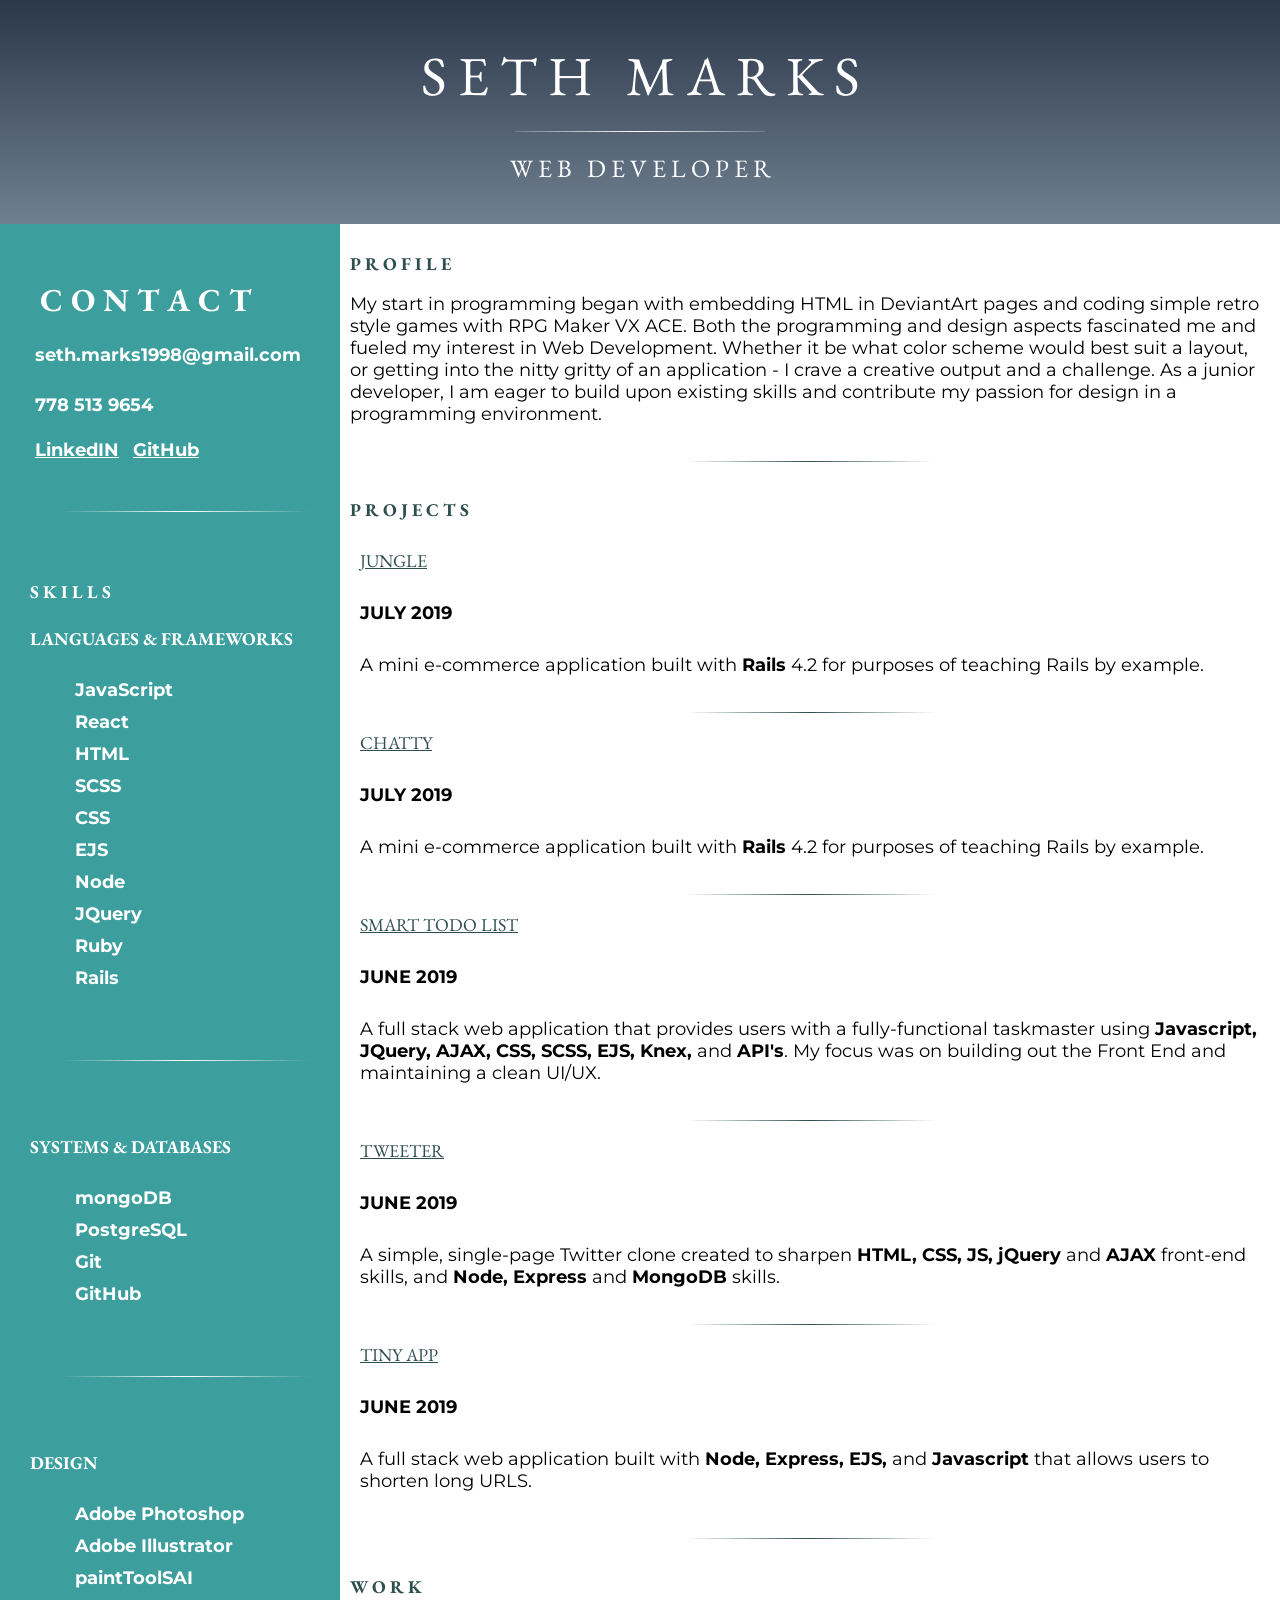
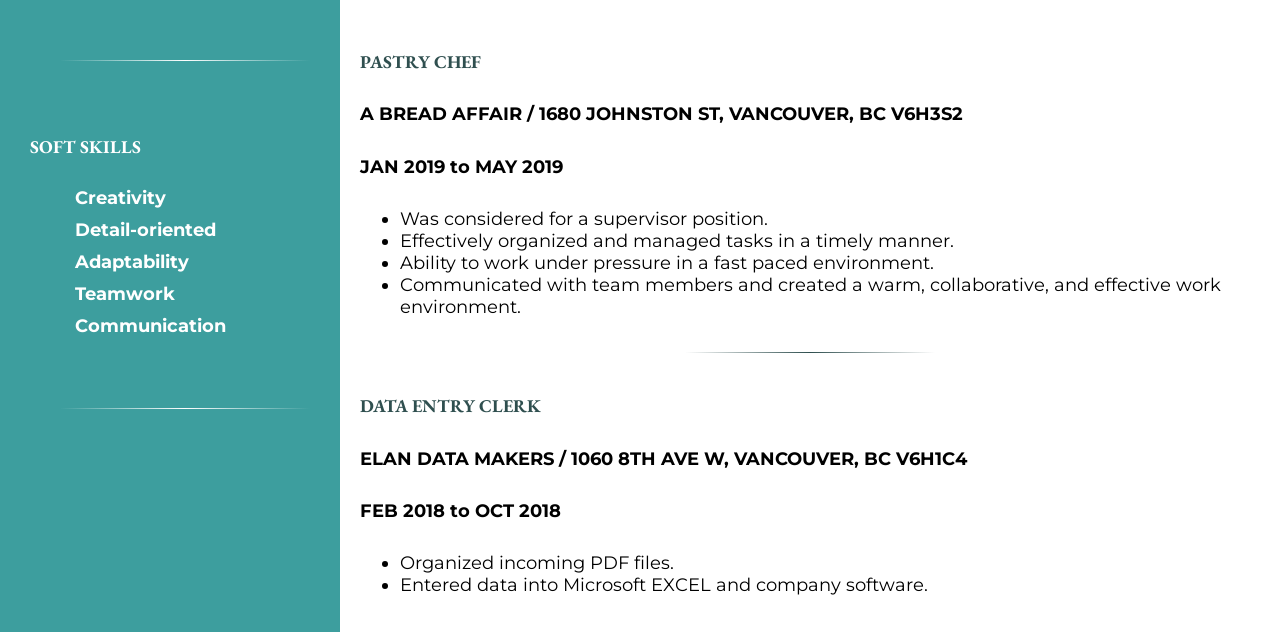
==== index.html @ 95f89243 "Responsive" ====
<!DOCTYPE html>
<html lang="en">

<head>
    <meta charset="UTF-8">
    <meta name="viewport" content="width=device-width, initial-scale=1, shrink-to-fit=no">
    <link href="https://fonts.googleapis.com/css?family=EB+Garamond|Montserrat:300&display=swap" rel="stylesheet">
    <link rel="stylesheet" type="text/css" href="resume.css">
    <title>Resume</title>
</head>

<body>
    <div class='top'>
        <header>
            <h1>S E T H &nbsp; M A R K S</h1>
            <hr>
            <h3>W E B &nbsp; D E V E L O P E R</h3>
        </header>
    </div>
    <div class="flexy">
        <div class='left'>
            <div class='contact'>
                <h3>C O N T A C T</h3>
                <p>seth.marks1998@gmail.com</p>
                <p>778 513 9654</p>
                <a href="https://www.linkedin.com/in/seth-marks-7ab0a518a/">LinkedIN</a>
                <a href="https://github.com/S-Marks">GitHub</a>
            </div>
            <hr>
            <div class='languages'>
                <h3>S K I L L S</h3>
                <h4>LANGUAGES & FRAMEWORKS</h4>
                <ul>
                    <li>JavaScript</li>
                    <li>React</li>
                    <li>HTML</li>
                    <li>SCSS</li>
                    <li>CSS</li>
                    <li>EJS</li>
                    <li>Node</li>
                    <li>JQuery</li>
                    <li>Ruby</li>
                    <li>Rails</li>
                </ul>
            </div>
            <hr>
            <div class='systems'>
                <h4>SYSTEMS & DATABASES</h4>
                <ul>
                    <li>mongoDB</li>
                    <li>PostgreSQL</li>
                    <li>Git</li>
                    <li>GitHub</li>
                </ul>
            </div>
            <hr>
            <div class='design'>
                <h4>DESIGN</h4>
                <ul>
                    <li>Adobe Photoshop</li>
                    <li>Adobe Illustrator</li>
                    <li>paintToolSAI</li>
                </ul>
            </div>
            <hr>
            <div class='skills'>
                <h4>SOFT SKILLS</h4>
                <ul>
                    <li>Creativity</li>
                    <li>Detail-oriented</li>
                    <li>Adaptability</li>
                    <li>Teamwork</li>
                    <li>Communication</li>
                </ul>
            </div>
            <hr>
        </div>
        <div class='center'>
            <div class='left-top'>
                <div class='flexy'>
                    <div class='contact'>
                        <h3>C O N T A C T</h3>
                        <hr>
                        <p>seth.marks1998@gmail.com</p>
                        <p>778 513 9654</p>
                        <a href="https://www.linkedin.com/in/seth-marks-7ab0a518a/">LinkedIN</a>
                        <a href="https://github.com/S-Marks">GitHub</a>
                    </div>
                    <div class='languages'>
                        <h4>LANGUAGES & <br> FRAMEWORKS</h4>
                        <hr>
                        <ul class='ulblock'>
                            <li>JavaScript</li>
                            <li>React</li>
                            <li>HTML</li>
                            <li>SCSS</li>
                            <li>CSS</li>
                        </ul>
                        <ul class='ulblock'>
                            <li>EJS</li>
                            <li>Node</li>
                            <li>JQuery</li>
                            <li>Ruby</li>
                            <li>Rails</li>
                        </ul>
                    </div>
                    <div class='systems'>
                        <h4>SYSTEMS & <br> DATABASES</h4>
                        <hr>
                        <ul>
                            <li>mongoDB</li>
                            <li>PostgreSQL</li>
                            <li>Git</li>
                            <li>GitHub</li>
                        </ul>
                    </div>
                    <div class='design'>
                        <h4>DESIGN</h4>
                        <hr>
                        <ul>
                            <li>Adobe Photoshop</li>
                            <li>Adobe Illustrator</li>
                            <li>paintToolSAI</li>
                        </ul>
                    </div>
                    <div class='skills'>
                        <h4>SOFT SKILLS</h4>
                        <hr>
                        <ul>
                            <li>Creativity</li>
                            <li>Detail-oriented</li>
                            <li>Adaptability</li>
                            <li>Teamwork</li>
                            <li>Communication</li>
                        </ul>
                    </div>
                </div>
            </div>
            <div class='summary'>
                <h3>P R O F I L E</h3>
                <p>
                    My start in programming began with embedding HTML in DeviantArt pages and coding simple retro style
                    games with RPG Maker VX ACE. Both the programming and design aspects fascinated me and fueled my
                    interest in Web Development. Whether it be what color scheme would best suit a layout, or getting
                    into
                    the nitty gritty of an application - I crave a creative output and a challenge. As a junior
                    developer, I
                    am eager to build upon existing skills and contribute my passion for design in a programming
                    environment.
                </p>
            </div>
            <hr>
            <div class='projects'>
                <h3>P R O J E C T S</h3>
                <div class='jungle'>
                    <a href="https://github.com/S-Marks/jungle-rails">JUNGLE</a>
                    <h5>JULY 2019</h5>
                    <p>A mini e-commerce application built with <b>Rails</b> 4.2 for purposes of teaching Rails by
                        example.
                    </p>
                </div>
                <hr>
                <div class='chatty'>
                    <a href="https://github.com/S-Marks/react-simple-boilerplate">CHATTY</a>
                    <h5>JULY 2019</h5>
                    <p>A mini e-commerce application built with <b>Rails</b> 4.2 for purposes of teaching Rails by
                        example.
                    </p>
                </div>
                <hr>
                <div class='todo'>
                    <a href="https://github.com/bobbyhplau/smart-to-do-list">SMART TODO LIST</a>
                    <h5>JUNE 2019</h5>
                    <p>A full stack web application that provides users with a fully-functional taskmaster using
                        <b>Javascript, JQuery, AJAX, CSS, SCSS, EJS, Knex,</b> and <b>API's</b>. My focus was on
                        building
                        out the Front
                        End and maintaining a clean UI/UX.
                    </p>
                </div>
                <hr>
                <div class='tweeter'>
                    <a href="https://github.com/S-Marks/tweeter">TWEETER</a>
                    <h5>JUNE 2019</h5>
                    <p>A simple, single-page Twitter clone created to sharpen <b>HTML, CSS, JS, jQuery</b> and
                        <b>AJAX</b>
                        front-end skills, and <b>Node, Express</b> and <b>MongoDB</b> skills.</p>
                </div>
                <hr>
                <div class='tiny'>
                    <a href="https://github.com/S-Marks/tinyApp">TINY APP</a>
                    <h5>JUNE 2019</h5>
                    <p>A full stack web application built with <b>Node, Express, EJS,</b> and <b>Javascript</b> that
                        allows
                        users to shorten long URLS.</p>
                </div>
            </div>
            <hr>
            <div class='work'>
                <h3>W O R K</h3>
                <div class='bakery'>
                    <h4>PASTRY CHEF</h4>
                    <h5>A BREAD AFFAIR / 1680 JOHNSTON ST, VANCOUVER, BC V6H3S2</h5>
                    <h5>JAN 2019 to MAY 2019</h5>
                    <ul>
                        <li>Was considered for a supervisor position.</li>
                        <li>Effectively organized and managed tasks in a timely manner.</li>
                        <li>Ability to work under pressure in a fast paced environment.</li>
                        <li>Communicated with team members and created a warm, collaborative, and effective work
                            environment.</li>
                    </ul>
                </div>
                <hr>
                <div class='data'>
                    <h4>DATA ENTRY CLERK</h4>
                    <h5>ELAN DATA MAKERS / 1060 8TH AVE W, VANCOUVER, BC V6H1C4</h5>
                    <h5>FEB 2018 to OCT 2018</h5>
                    <ul>
                        <li>Organized incoming PDF files.</li>
                        <li>Entered data into Microsoft EXCEL and company software.</li>
                    </ul>
                </div>
            </div>
        </div>
    </div>

</body>

</html>
---- resume.css ----
body {
  width: 100vw;
  margin: auto;
  min-width: 400px; }

.top {
  width: 100%; }
  .top header {
    color: white;
    display: flex;
    justify-content: center;
    align-items: center;
    flex-direction: column;
    font-weight: lighter;
    font-family: 'EB Garamond', serif;
    background-image: linear-gradient(#2b374a, slategrey); }
    .top header h1 {
      font-size: 55px;
      font-weight: lighter;
      margin: 40px auto 10px; }
    .top header hr {
      border: 0;
      height: 1px;
      width: 250px;
      margin: 10px;
      color: white;
      background: #333;
      background-image: linear-gradient(to right, slategrey, white, slategrey); }
    .top header h3 {
      font-size: 25px;
      font-weight: lighter;
      margin: 10px auto 40px; }
    @media (max-width: 500px) {
      .top header h1 {
        font-size: 35px; }
      .top header h3 {
        font-size: 20px; } }

.flexy {
  display: flex; }

.center {
  display: flex;
  flex-direction: column; }
  .center div {
    padding: 10px; }
  .center h3 {
    font-size: x-large; }
  .center h3,
  .center h4,
  .center a {
    color: darkslategrey;
    font-family: 'EB Garamond', serif;
    font-size: large; }
  .center h5,
  .center p,
  .center li {
    font-family: 'Montserrat', sans-serif;
    font-size: large; }
  .center hr {
    border: 0;
    height: 1px;
    width: 250px;
    color: white;
    background: #333;
    background-image: linear-gradient(to right, white, darkslategrey, white); }

.left {
  color: white;
  max-width: 300px;
  display: flex;
  padding: 30px 20px;
  flex-direction: column;
  background-color: #3d9e9e; }
  .left .contact {
    padding-top: 15px; }
    .left .contact h3 {
      margin: 10px;
      font-size: 30px;
      font-size: xx-large; }
  .left div {
    padding: 10px; }
  .left h3 {
    font-size: x-large; }
  .left h3,
  .left h4 {
    font-family: 'EB Garamond', serif;
    font-size: large; }
  .left li,
  .left p,
  .left a {
    color: white;
    font-family: 'Montserrat', sans-serif;
    padding: 5px;
    font-size: large;
    font-weight: bold;
    list-style: none; }
  .left hr {
    border: 0;
    height: 1px;
    margin: 40px;
    width: 250px;
    color: white;
    background: #333;
    background-image: linear-gradient(to right, #3d9e9e, white, #3d9e9e); }

.left-top {
  color: white;
  background-color: #3d9e9e;
  font-size: 0.5em; }
  .left-top div {
    padding: 5px; }
  .left-top .flexy {
    flex-direction: row;
    max-height: 50vh;
    flex-wrap: wrap;
    overflow: hidden;
    flex-shrink: 1;
    text-align: center;
    justify-content: space-around; }
    .left-top .flexy .ulblock {
      display: inline-block; }
    .left-top .flexy ul {
      padding: 0; }
    .left-top .flexy div {
      flex-shrink: 1;
      word-wrap: break-word;
      padding: 10px; }
    .left-top .flexy h3,
    .left-top .flexy h4 {
      font-family: 'EB Garamond', serif;
      font-size: 2em; }
    .left-top .flexy li,
    .left-top .flexy p,
    .left-top .flexy a {
      color: white;
      font-family: 'Montserrat', sans-serif;
      font-size: 1.5em;
      font-weight: bold;
      list-style: none; }
    .left-top .flexy hr {
      border: 0;
      height: 1px;
      width: 50%;
      color: white;
      background: #333;
      background-image: linear-gradient(to right, #3d9e9e, white, #3d9e9e); }

@media (max-width: 900px) {
  .left-top {
    display: block; }

  .left {
    display: none; } }
@media (min-width: 901px) {
  .left-top {
    display: none; }

  .left {
    display: flex; } }

/*# sourceMappingURL=resume.css.map */
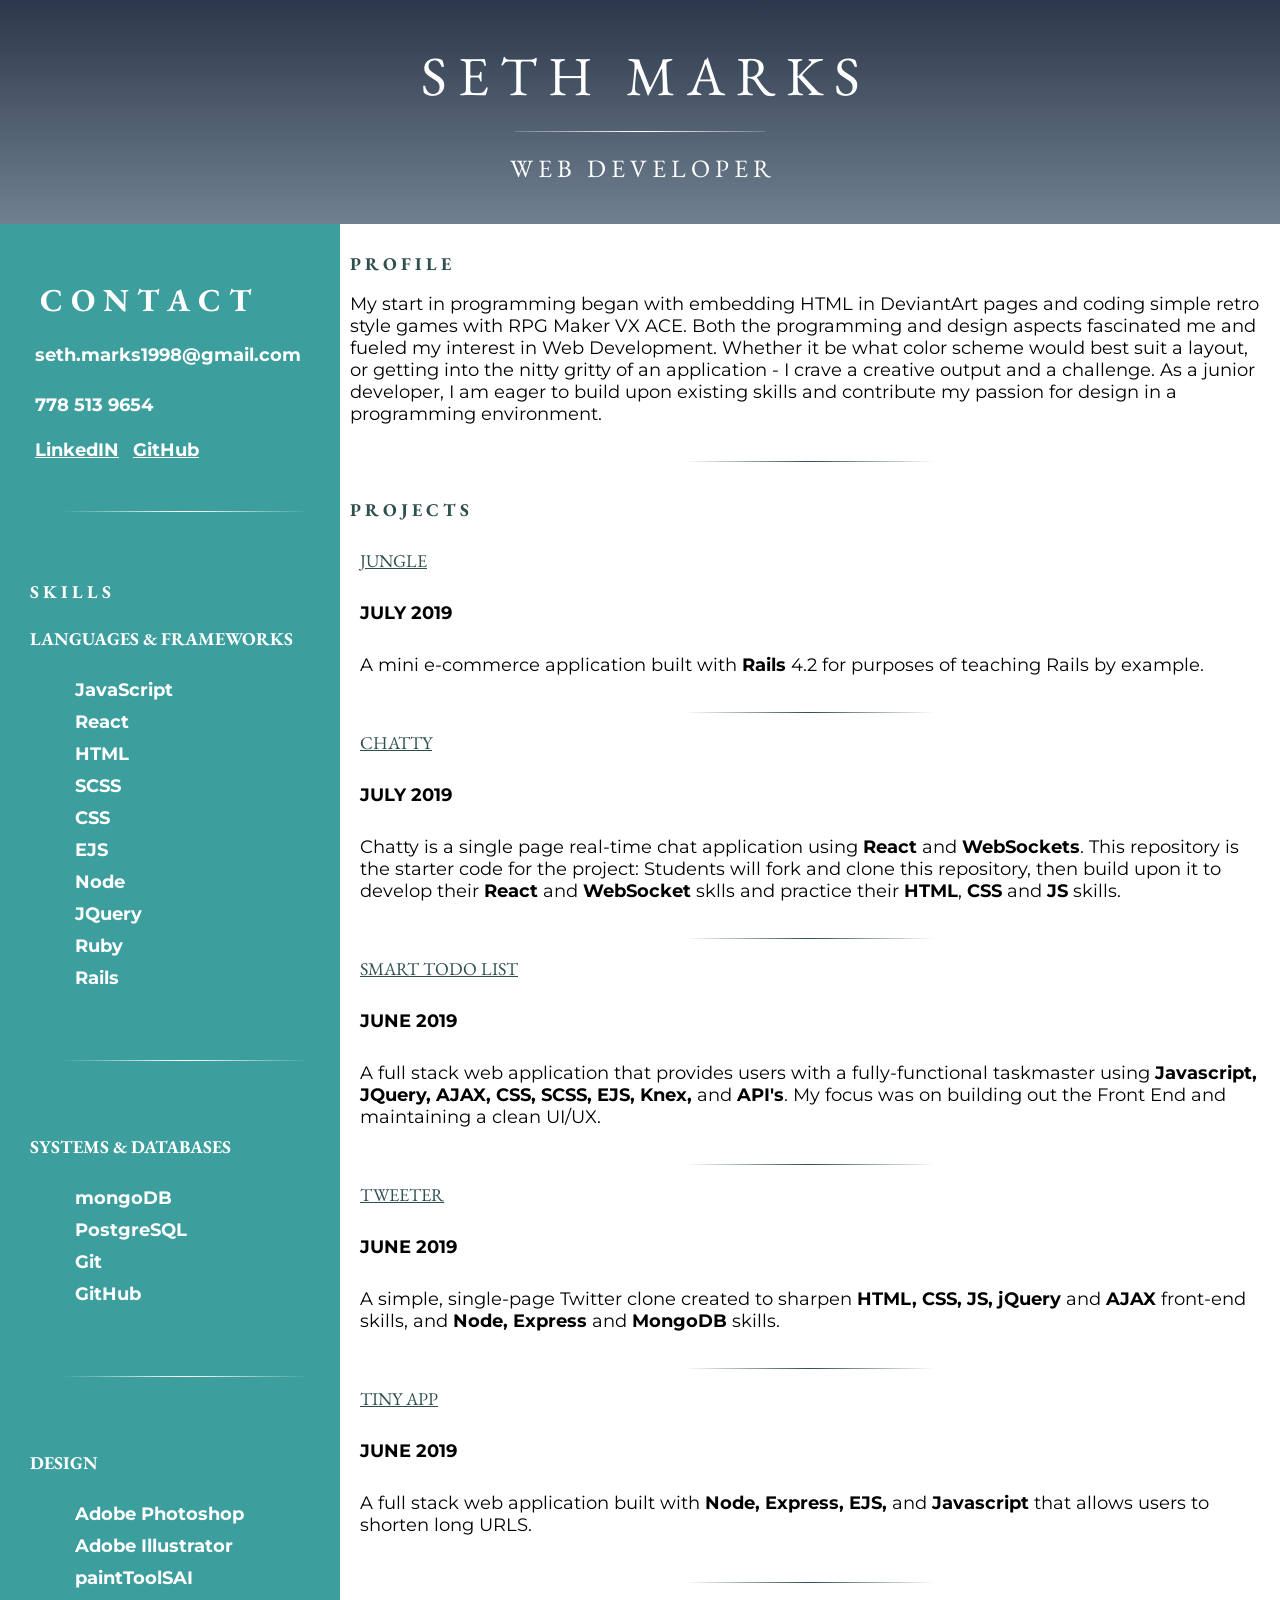
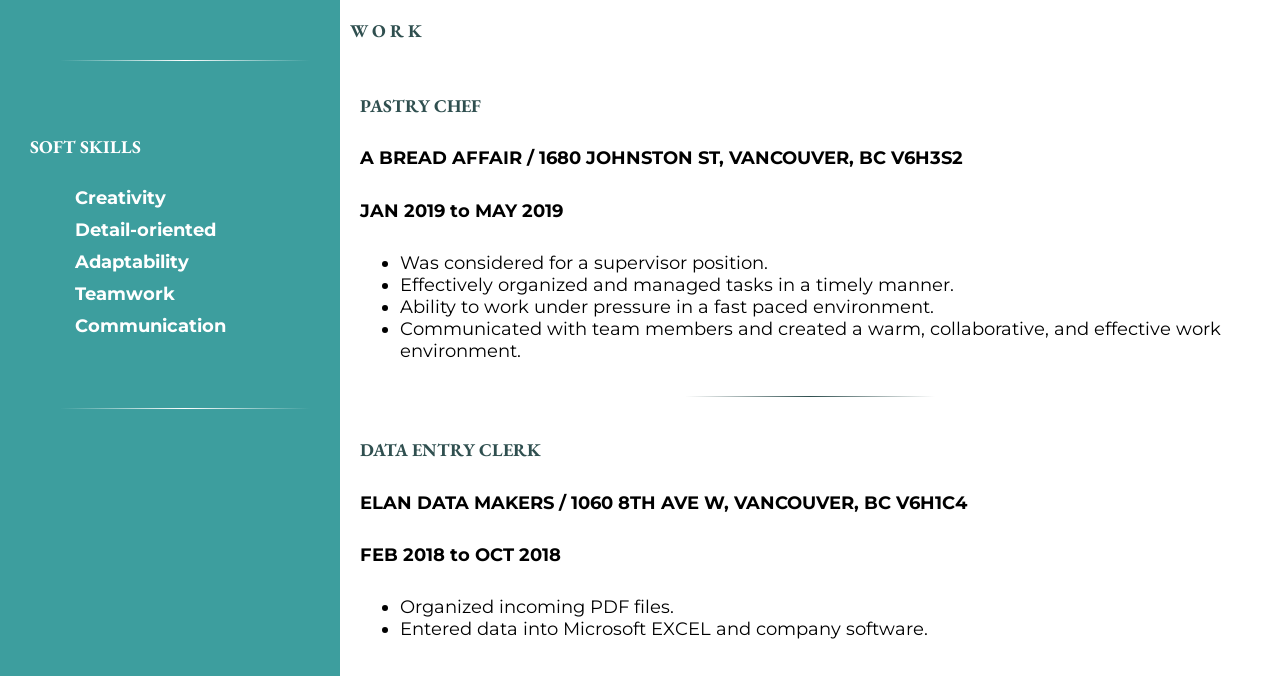
==== commit 7a289053: "Update index.html" ====
--- a/index.html
+++ b/index.html
@@ -163,8 +163,7 @@
                 <div class='chatty'>
                     <a href="https://github.com/S-Marks/react-simple-boilerplate">CHATTY</a>
                     <h5>JULY 2019</h5>
-                    <p>A mini e-commerce application built with <b>Rails</b> 4.2 for purposes of teaching Rails by
-                        example.
+                    <p>Chatty is a single page real-time chat application using <b>React</b> and <b>WebSockets</b>. This repository is the starter code for the project: Students will fork and clone this repository, then build upon it to develop their <b>React</b> and <b>WebSocket</b> sklls and practice their <b>HTML</b>, <b>CSS</b> and <b>JS</b> skills.
                     </p>
                 </div>
                 <hr>
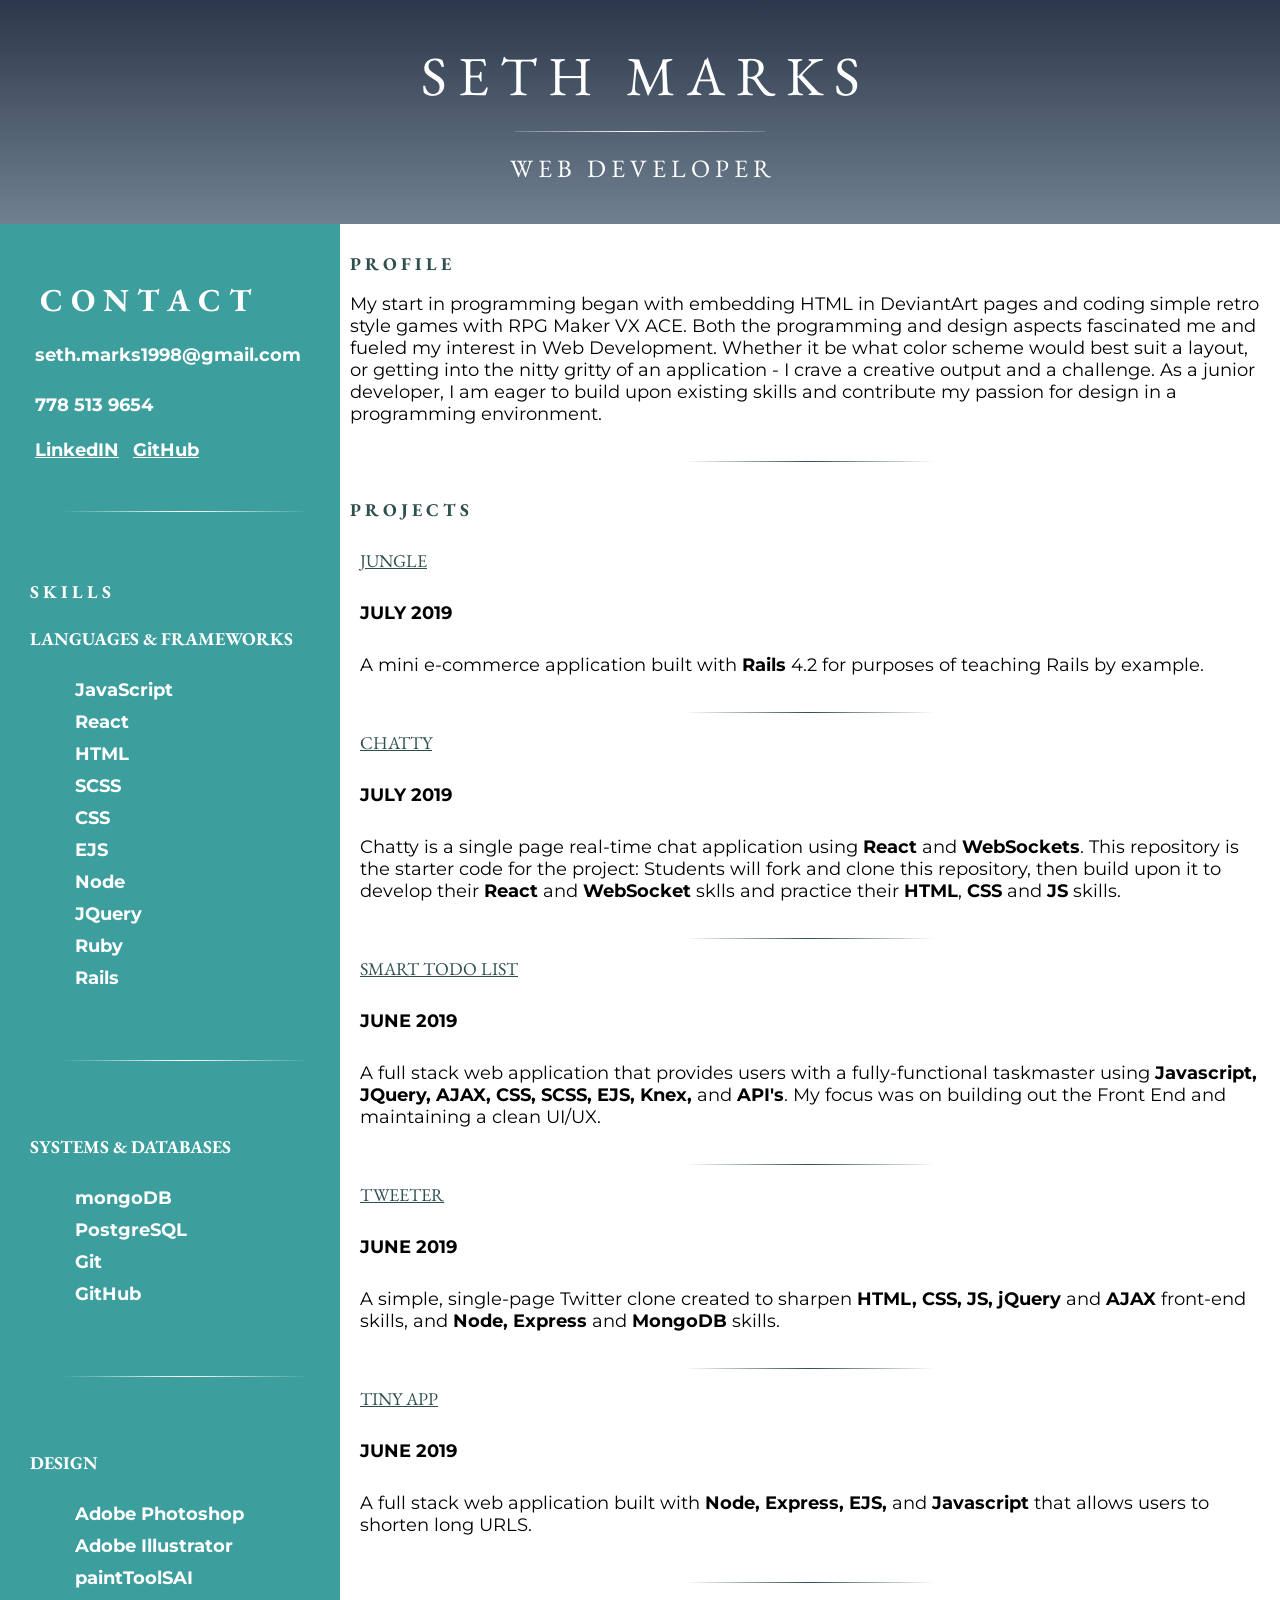
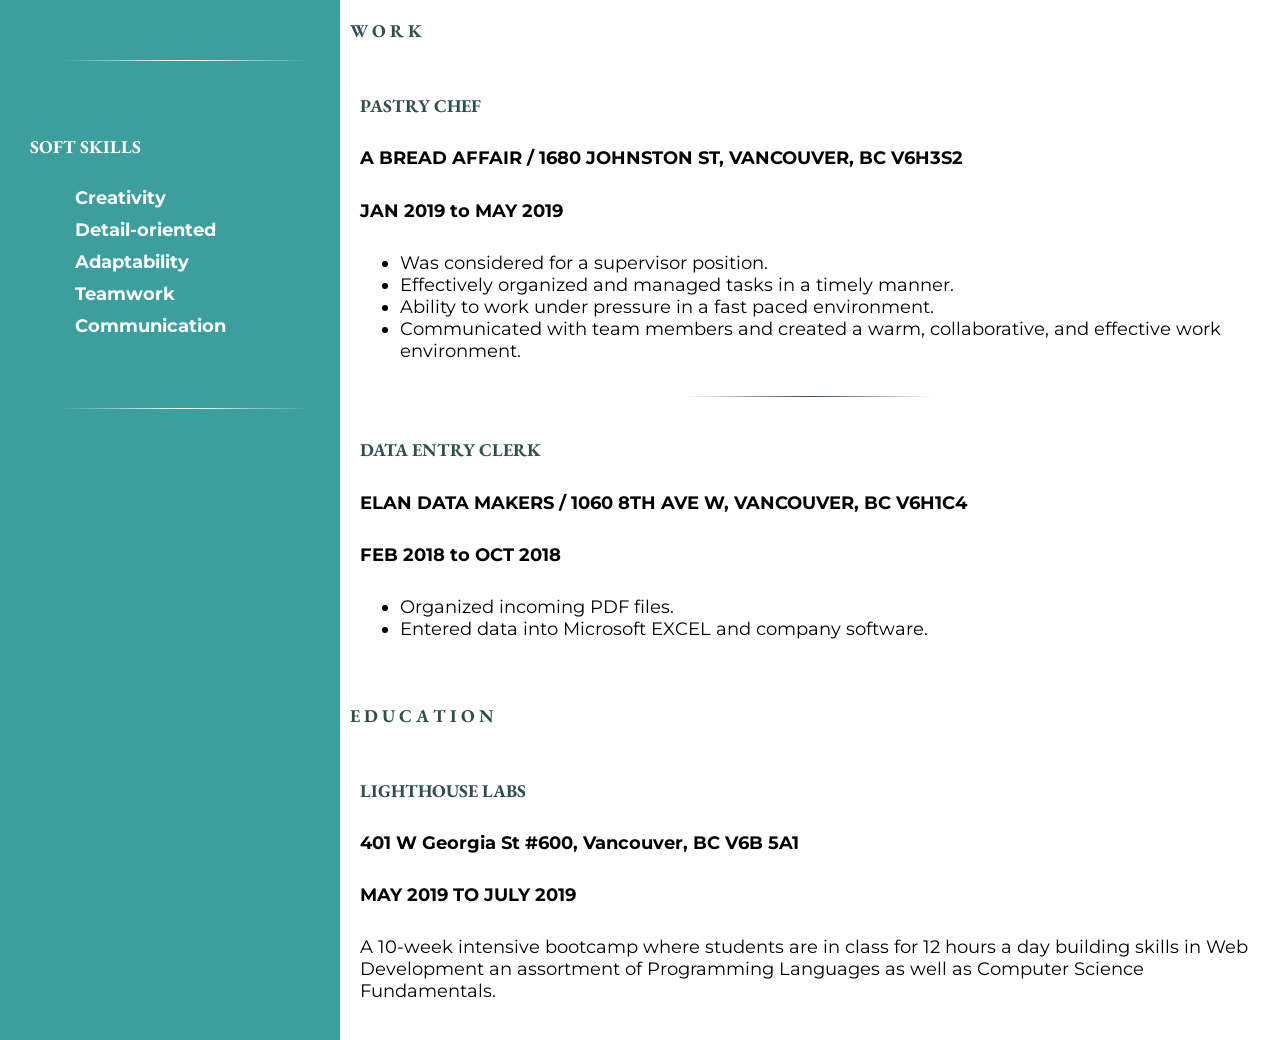
==== commit 604a85f9: "Update index.html" ====
--- a/index.html
+++ b/index.html
@@ -95,6 +95,7 @@
                             <li>HTML</li>
                             <li>SCSS</li>
                             <li>CSS</li>
+                            <li>React Native</li>
                         </ul>
                         <ul class='ulblock'>
                             <li>EJS</li>
@@ -112,6 +113,8 @@
                             <li>PostgreSQL</li>
                             <li>Git</li>
                             <li>GitHub</li>
+                            <li>Expo</li>
+                            <li>BitBucket</li>
                         </ul>
                     </div>
                     <div class='design'>
@@ -220,6 +223,15 @@
                     </ul>
                 </div>
             </div>
+            <div class='education'>
+                <h3>E D U C A T I O N</h3>
+                <div class='lighthouse'>
+                    <h4>LIGHTHOUSE LABS</h4>
+                    <h5>401 W Georgia St #600, Vancouver, BC V6B 5A1</h5>
+                    <h5>MAY 2019 TO JULY 2019 </h5>
+                    <p>A 10-week intensive bootcamp where students are in class for 12 hours a day building skills in Web Development an assortment of Programming Languages as well as Computer Science Fundamentals.</p>
+                </div>
+            </div>
         </div>
     </div>
 
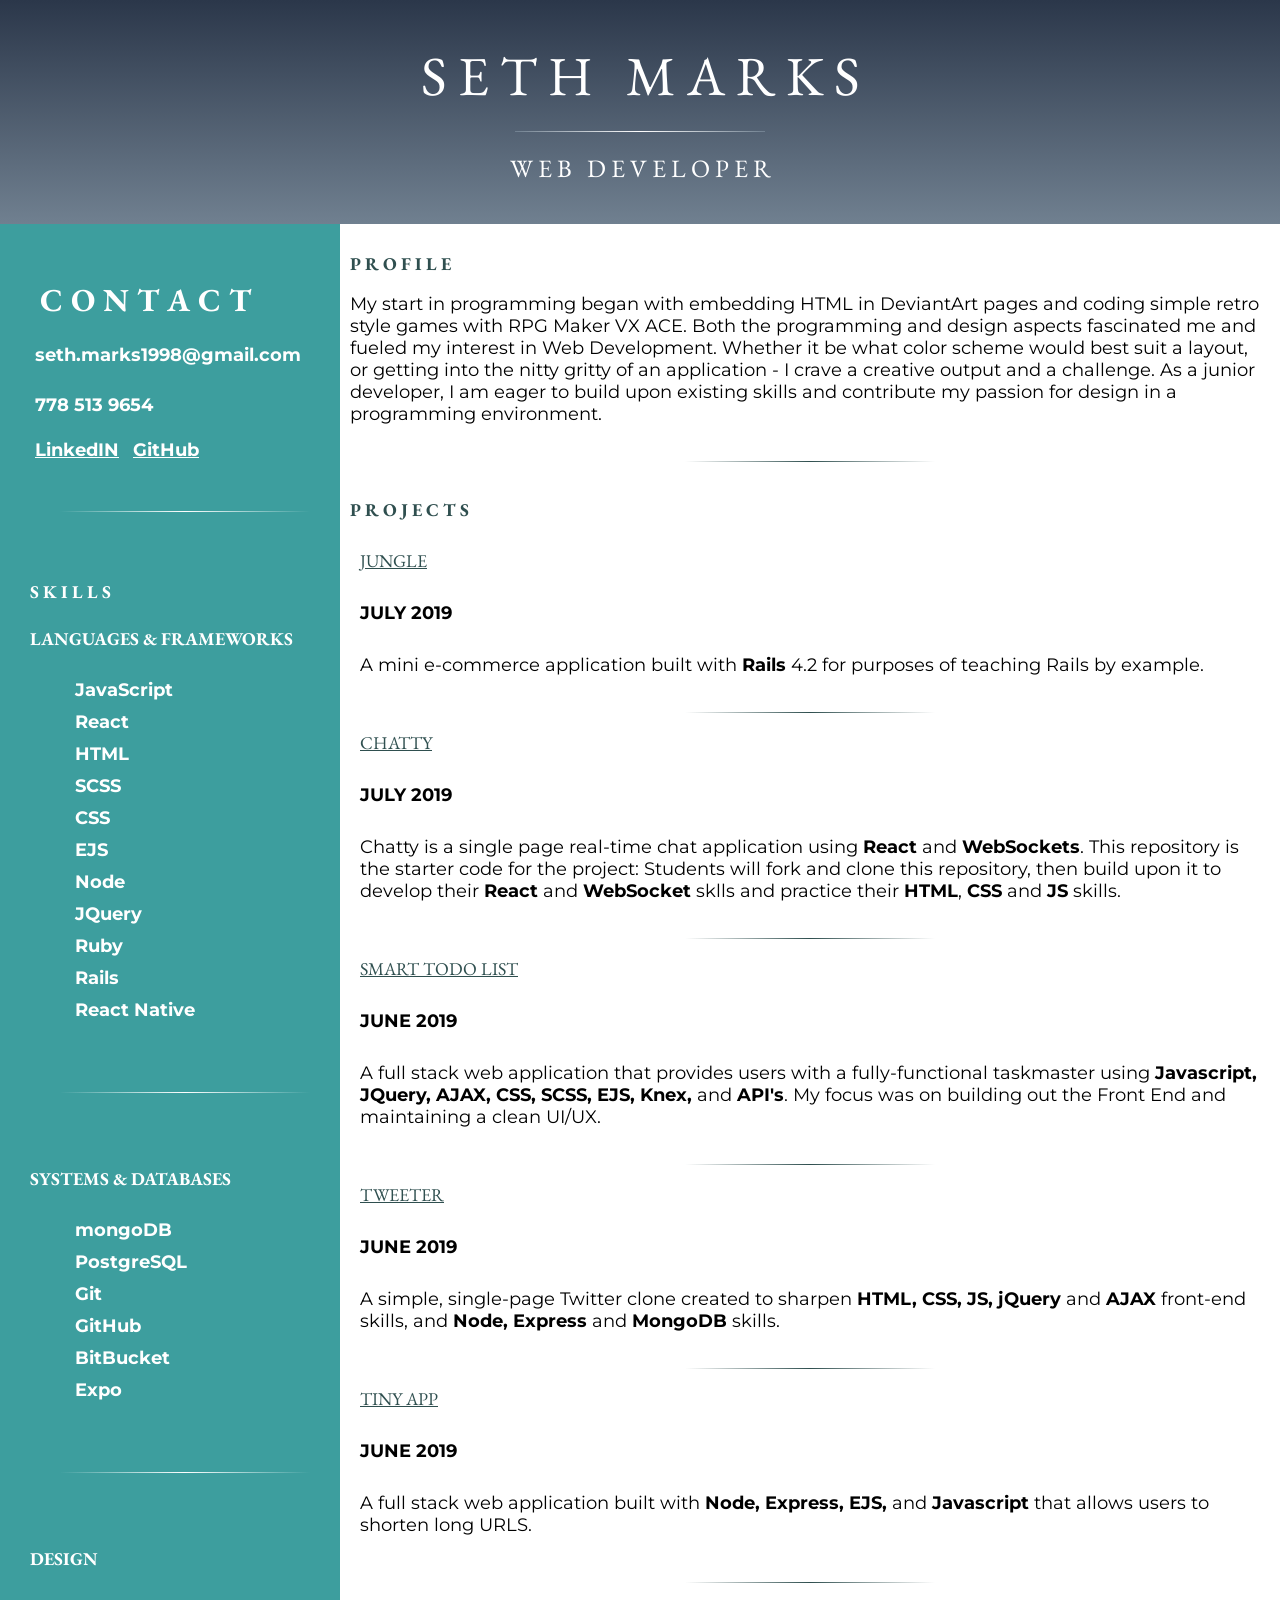
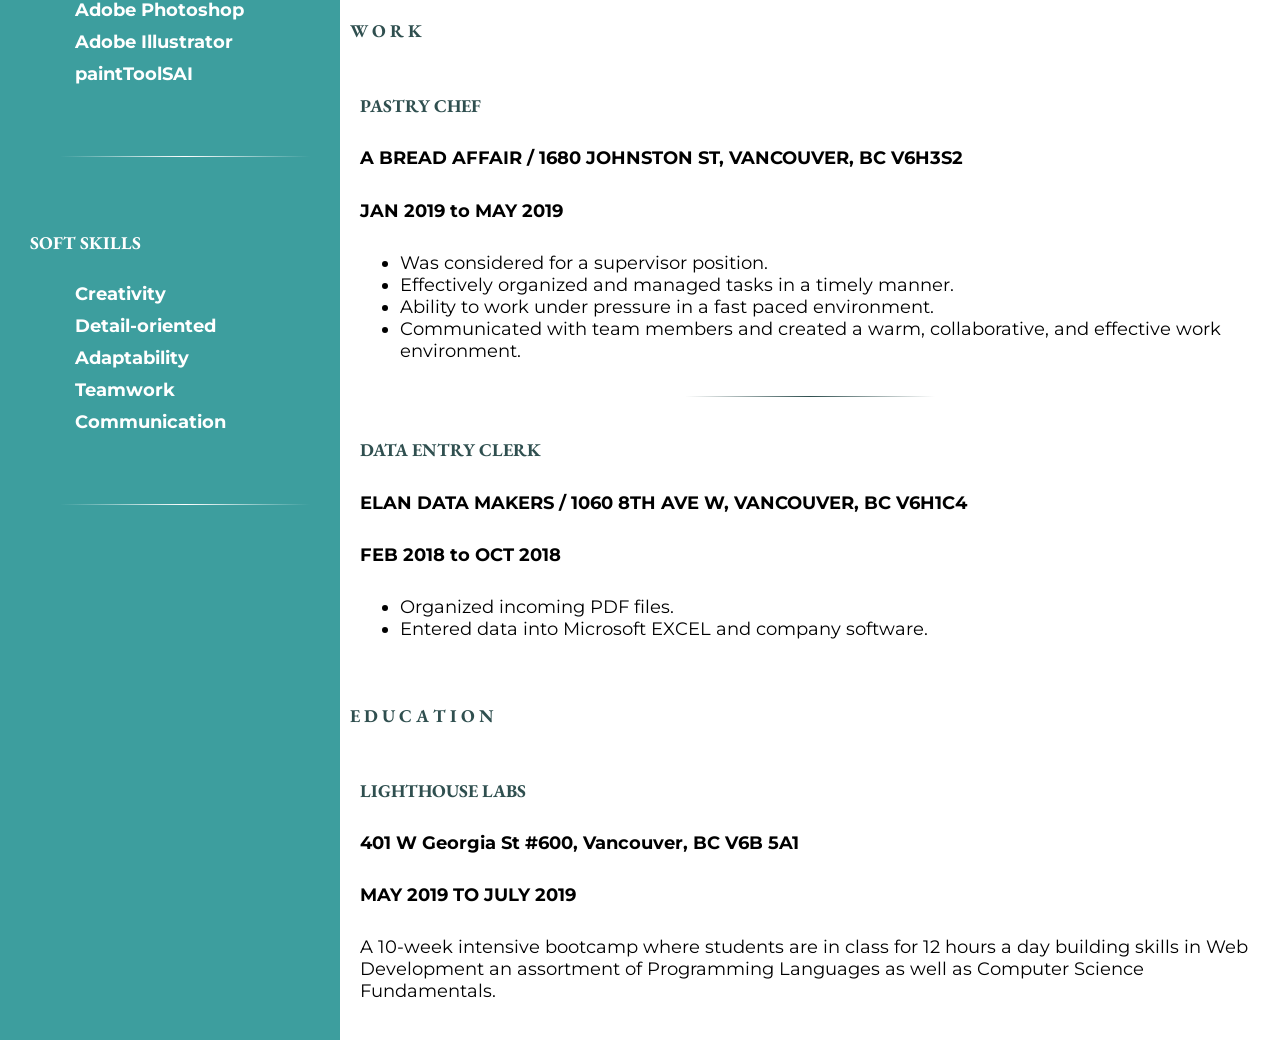
==== commit 5d99b406: "Update index.html" ====
--- a/index.html
+++ b/index.html
@@ -41,6 +41,7 @@
                     <li>JQuery</li>
                     <li>Ruby</li>
                     <li>Rails</li>
+                    <li>React Native</li>
                 </ul>
             </div>
             <hr>
@@ -51,6 +52,8 @@
                     <li>PostgreSQL</li>
                     <li>Git</li>
                     <li>GitHub</li>
+                    <li>BitBucket</li>
+                    <li>Expo</li>
                 </ul>
             </div>
             <hr>
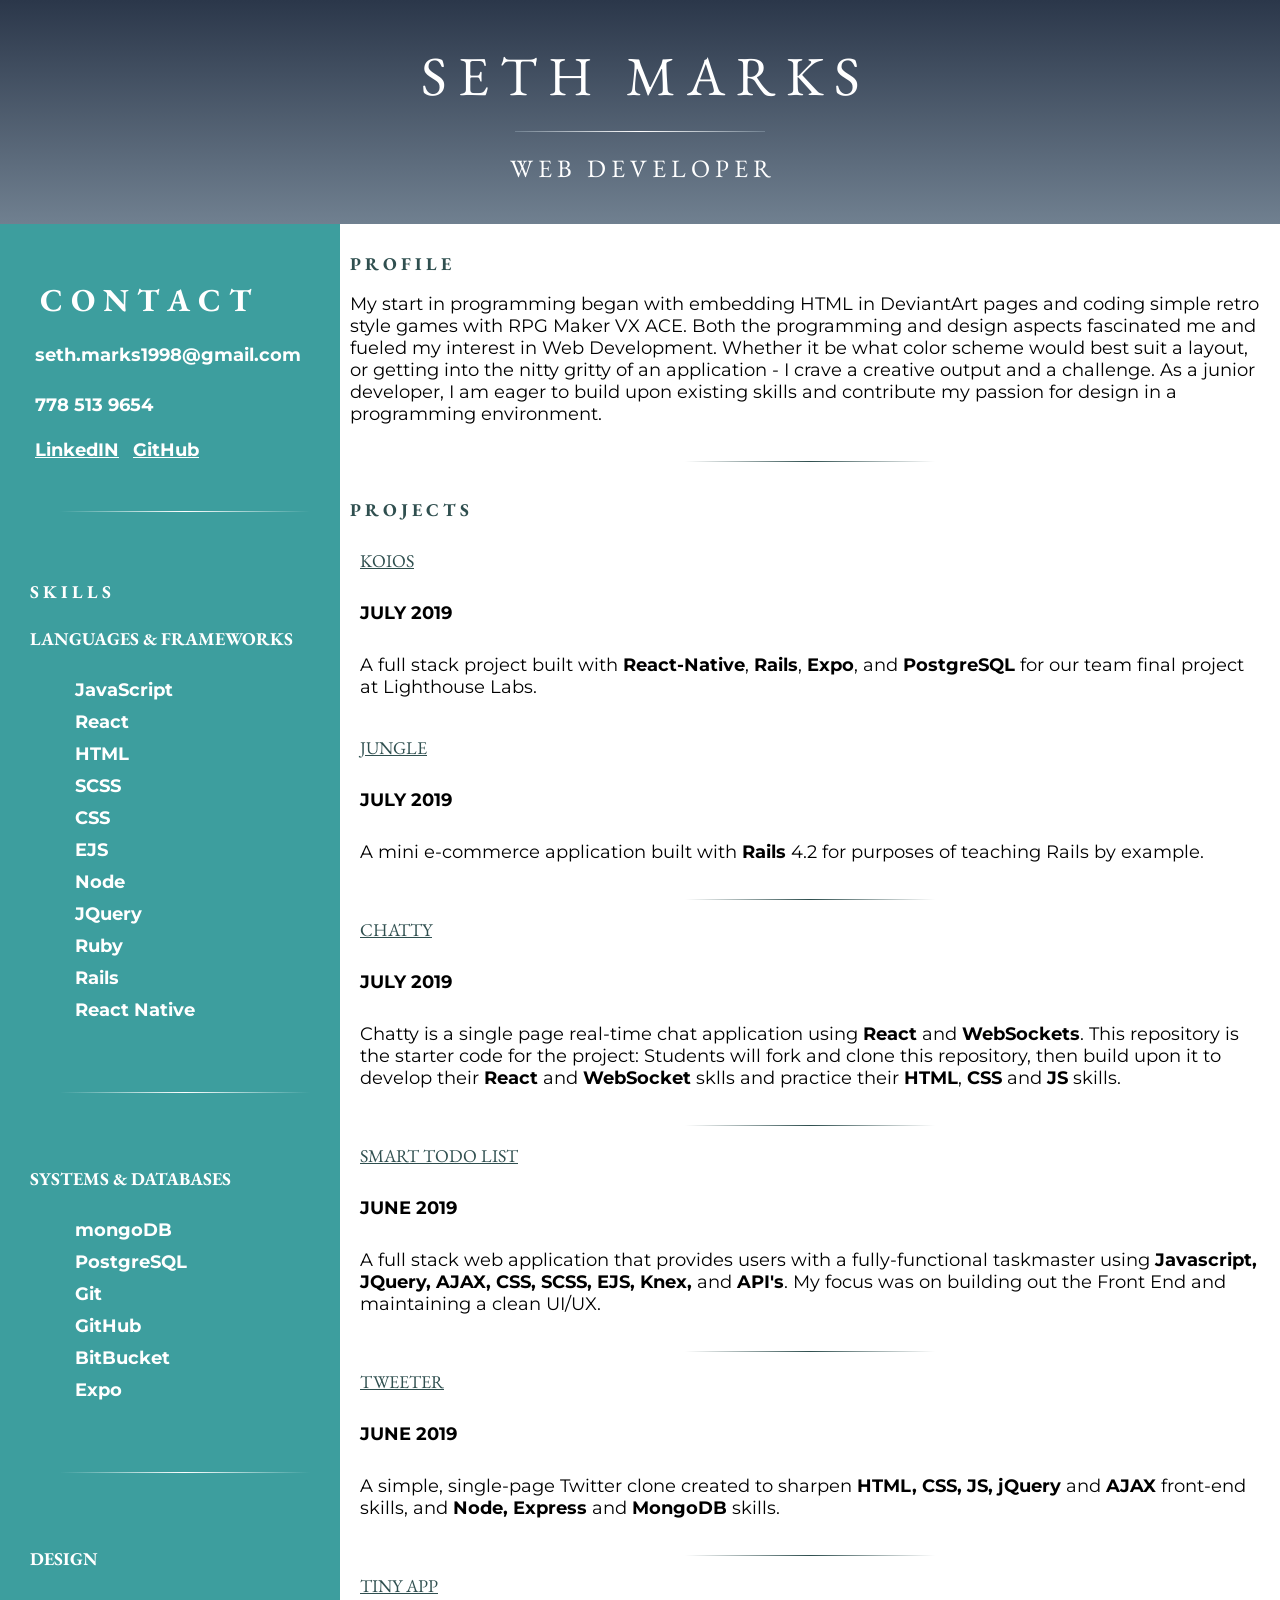
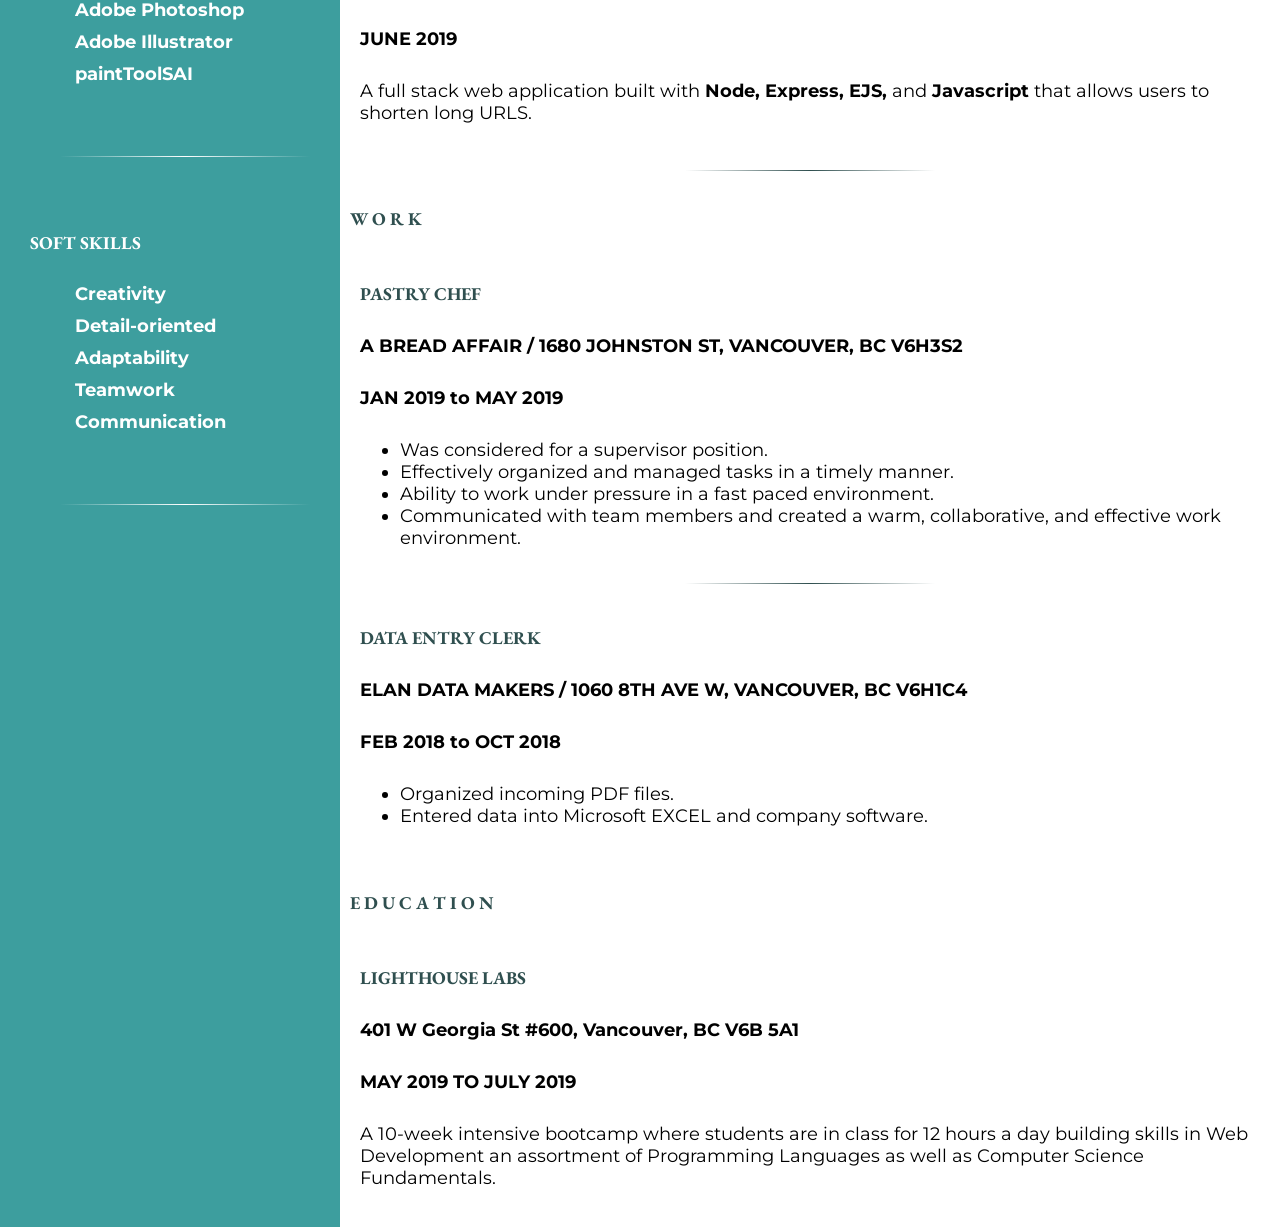
==== commit 43400863: "Update index.html" ====
--- a/index.html
+++ b/index.html
@@ -158,6 +158,11 @@
             <hr>
             <div class='projects'>
                 <h3>P R O J E C T S</h3>
+                <div class='koios'>
+                    <a href="https://bitbucket.org/lighthousefinalkoios/koios/src/master/">KOIOS</a>
+                    <h5>JULY 2019</h5>
+                    <p>A full stack project built with <b>React-Native</b>, <b>Rails</b>, <b>Expo</b>, and <b>PostgreSQL</b> for our team final project at Lighthouse Labs.</p>
+                </div>
                 <div class='jungle'>
                     <a href="https://github.com/S-Marks/jungle-rails">JUNGLE</a>
                     <h5>JULY 2019</h5>
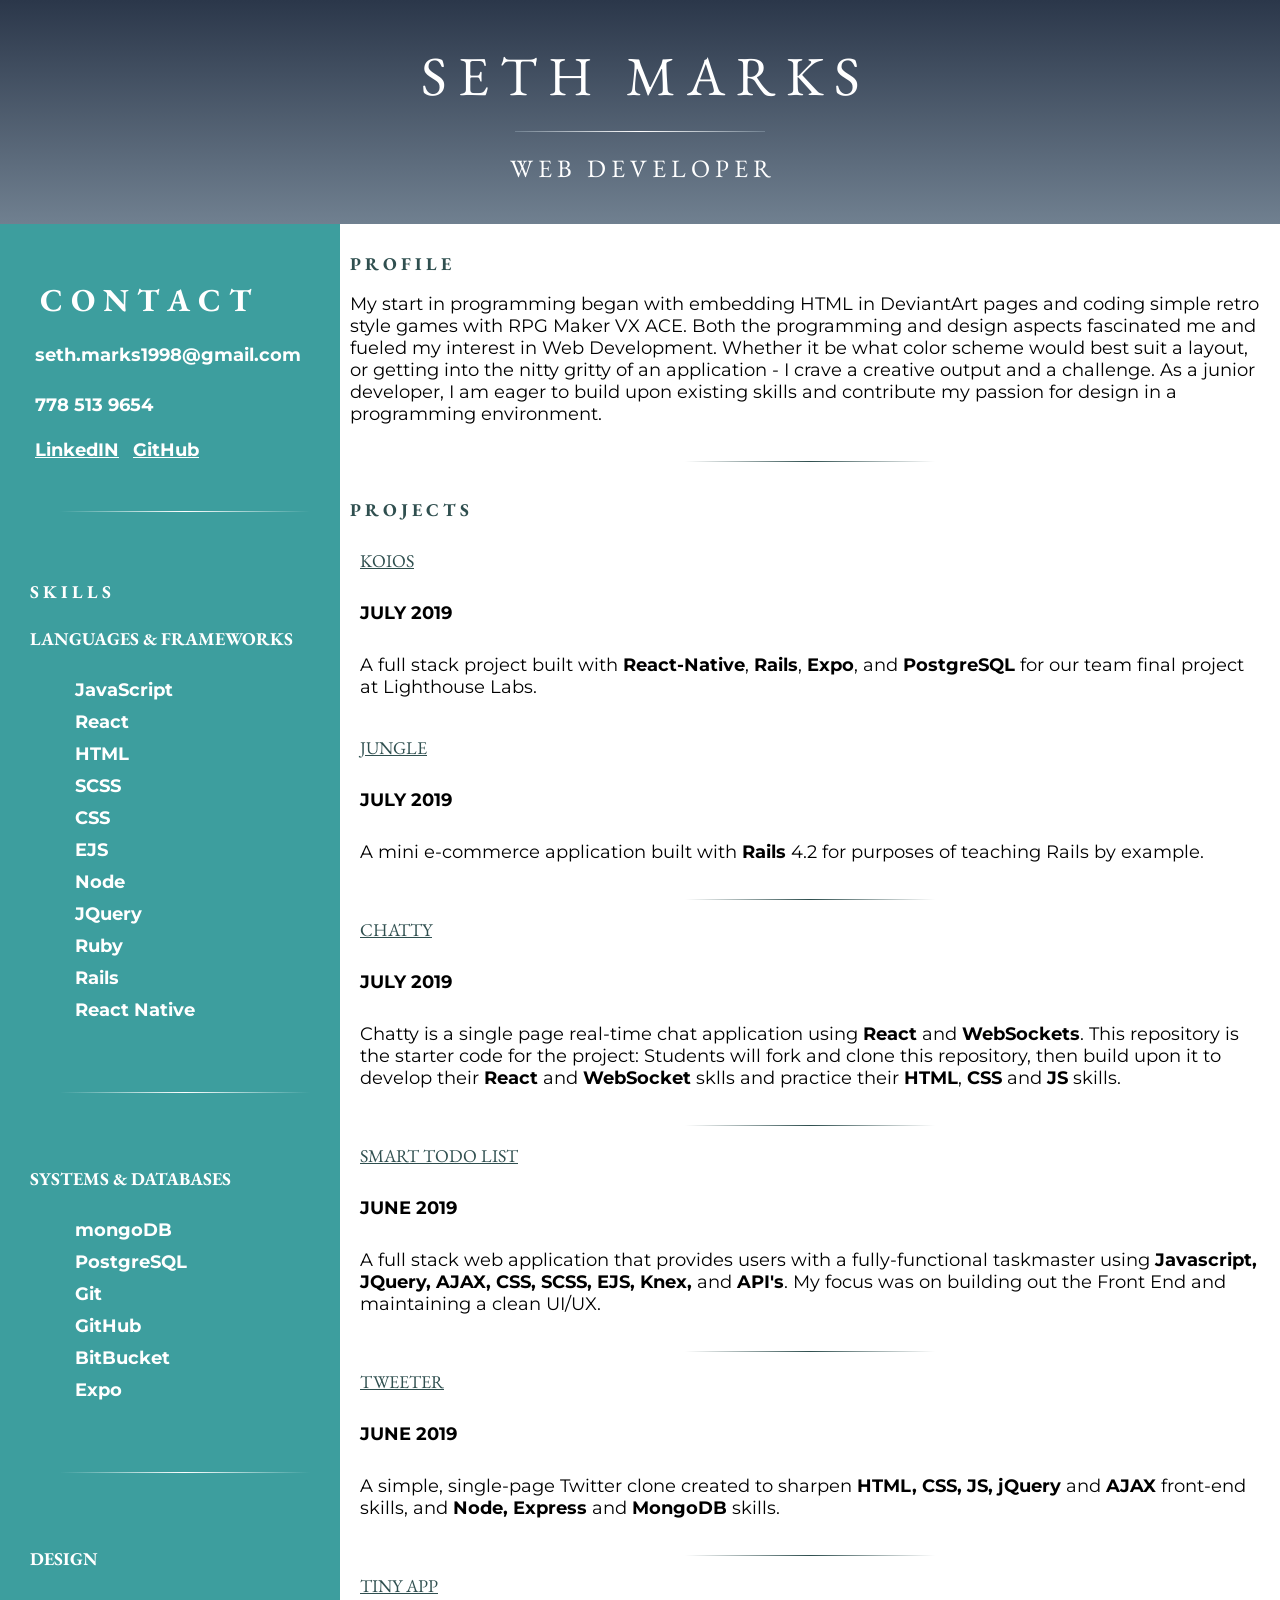
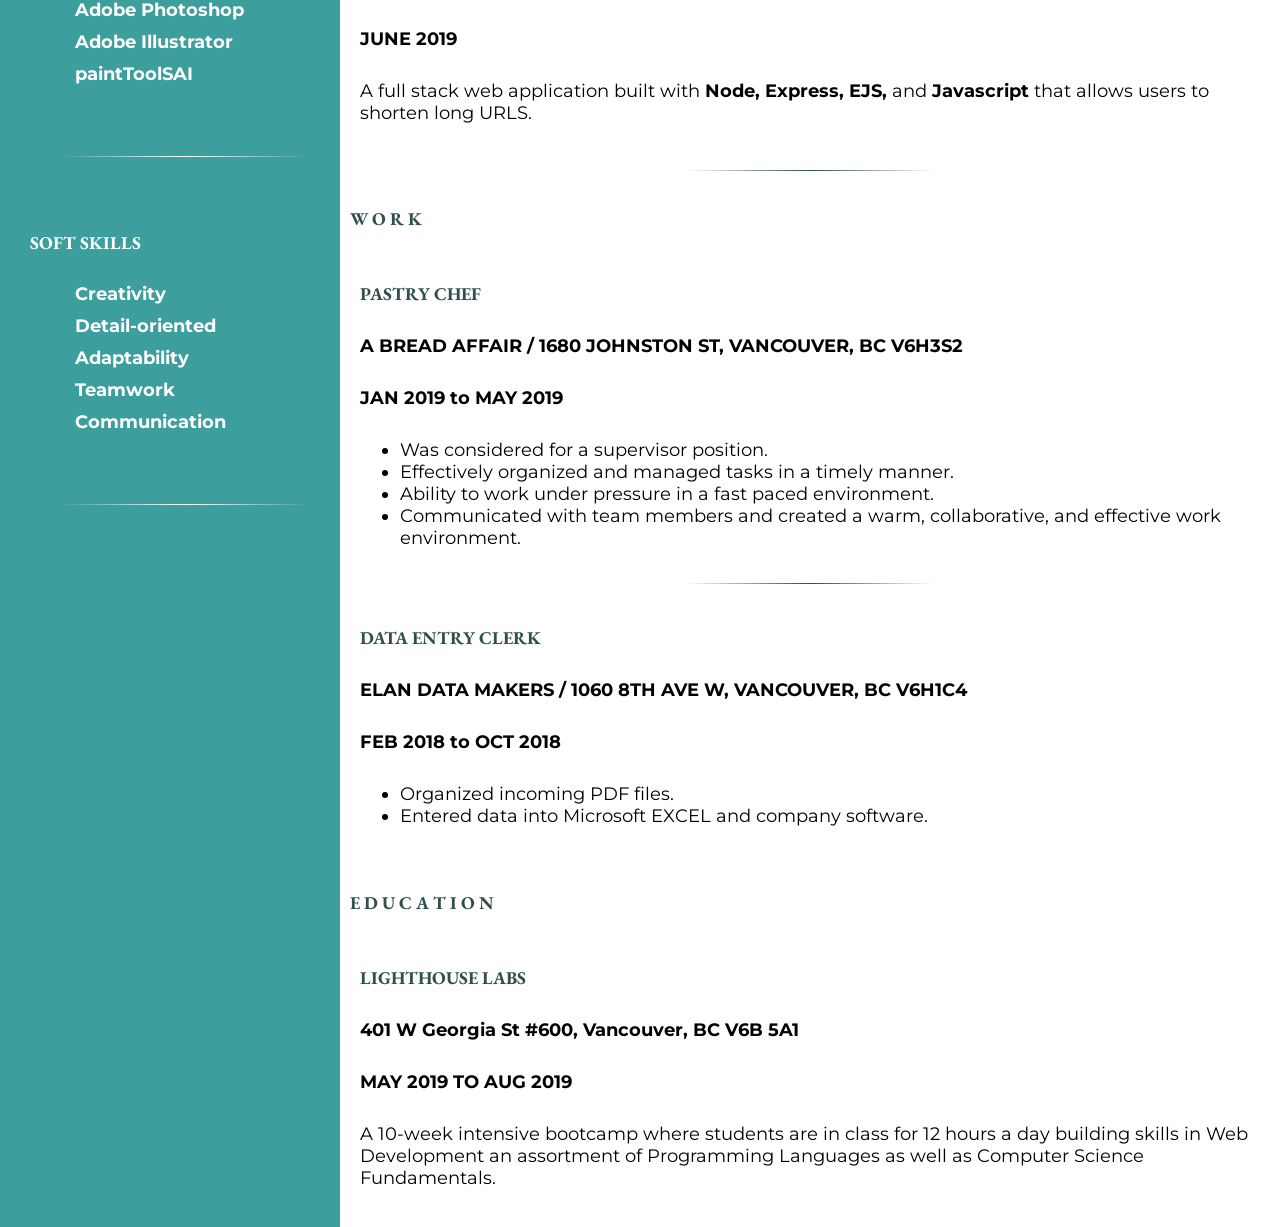
==== commit 947efc89: "Update index.html" ====
--- a/index.html
+++ b/index.html
@@ -236,7 +236,7 @@
                 <div class='lighthouse'>
                     <h4>LIGHTHOUSE LABS</h4>
                     <h5>401 W Georgia St #600, Vancouver, BC V6B 5A1</h5>
-                    <h5>MAY 2019 TO JULY 2019 </h5>
+                    <h5>MAY 2019 TO AUG 2019 </h5>
                     <p>A 10-week intensive bootcamp where students are in class for 12 hours a day building skills in Web Development an assortment of Programming Languages as well as Computer Science Fundamentals.</p>
                 </div>
             </div>
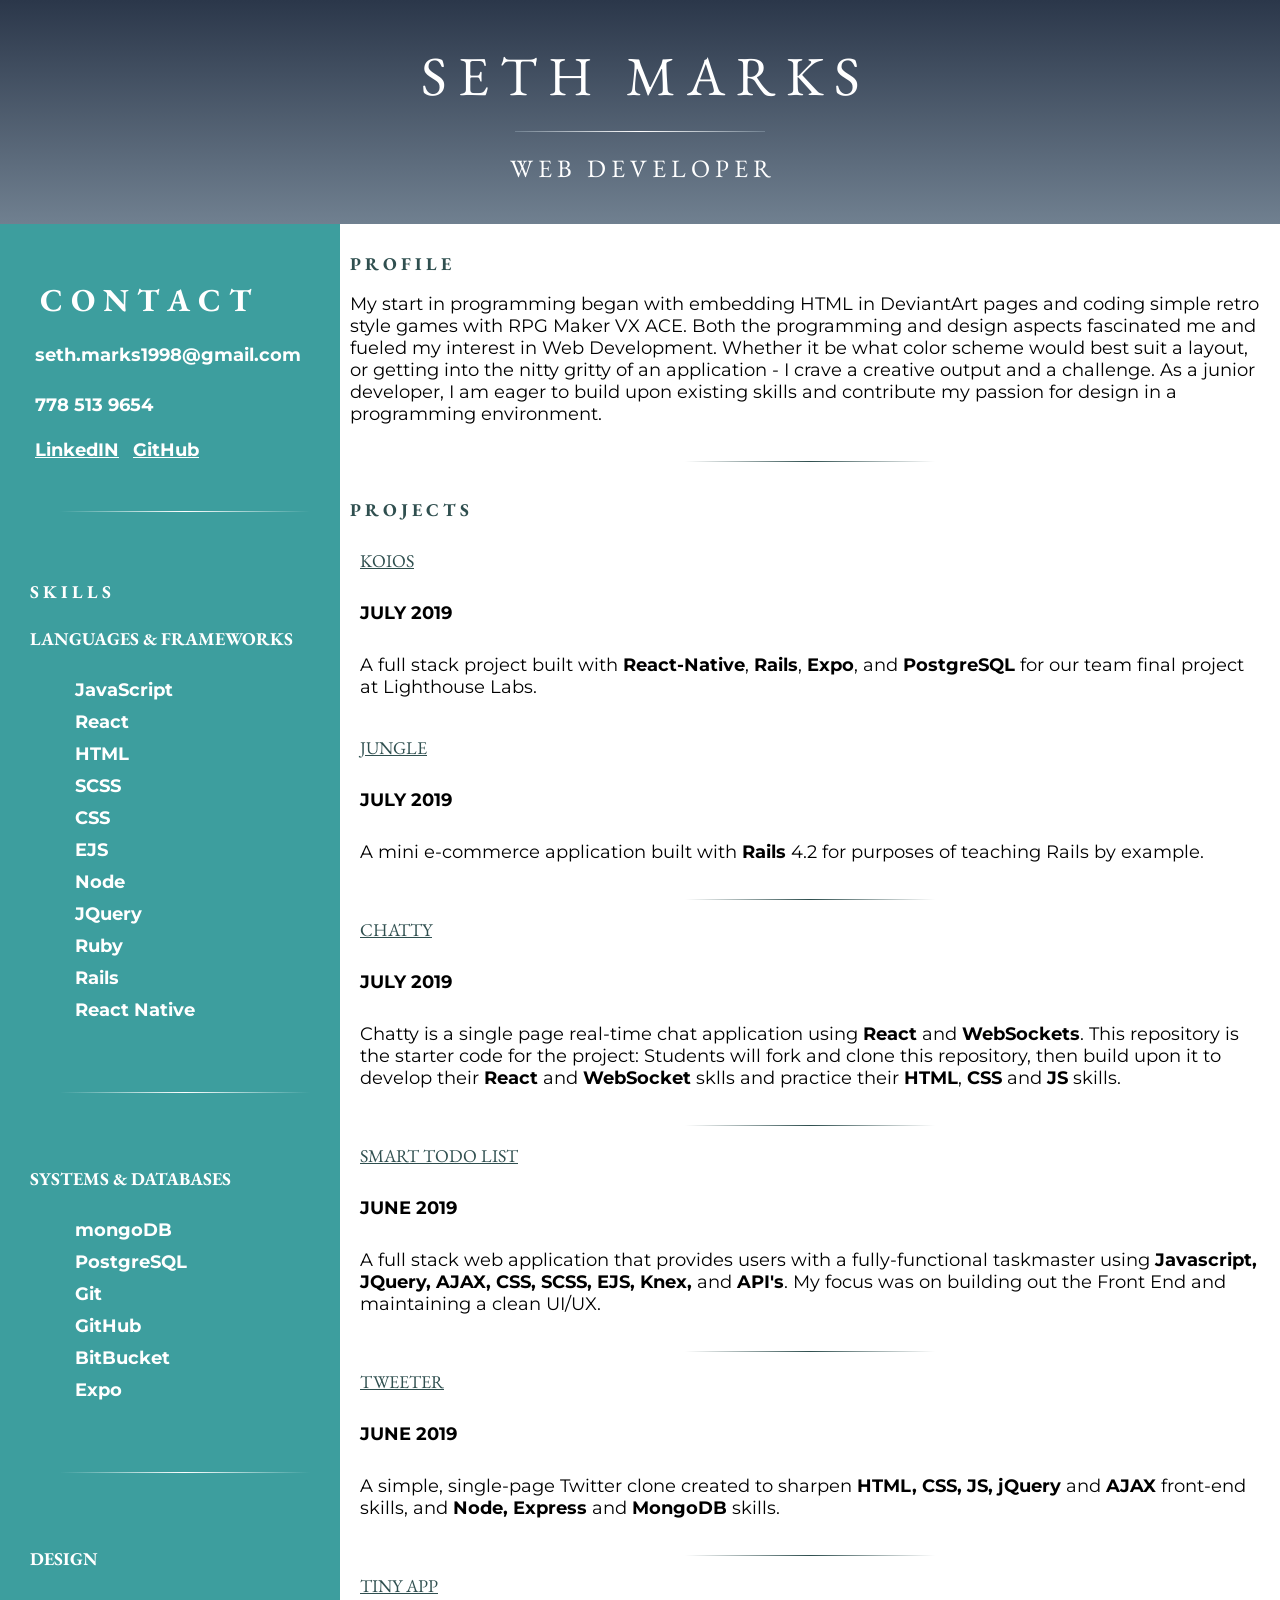
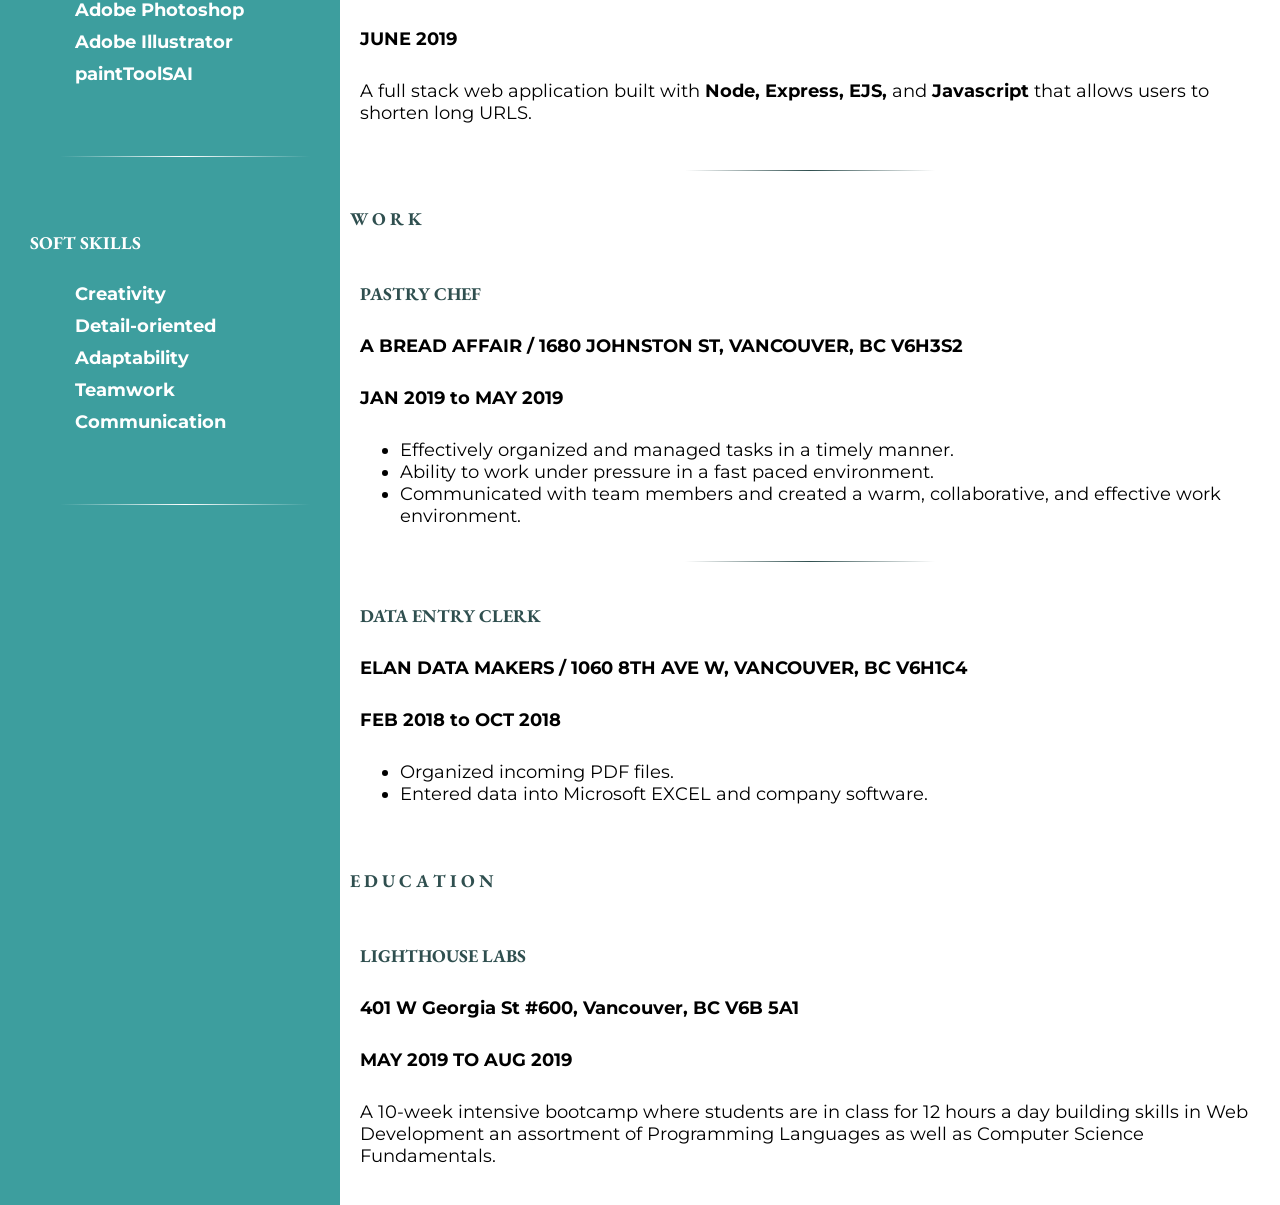
==== commit 73dbfd18: "Update index.html" ====
--- a/index.html
+++ b/index.html
@@ -213,7 +213,6 @@
                     <h5>A BREAD AFFAIR / 1680 JOHNSTON ST, VANCOUVER, BC V6H3S2</h5>
                     <h5>JAN 2019 to MAY 2019</h5>
                     <ul>
-                        <li>Was considered for a supervisor position.</li>
                         <li>Effectively organized and managed tasks in a timely manner.</li>
                         <li>Ability to work under pressure in a fast paced environment.</li>
                         <li>Communicated with team members and created a warm, collaborative, and effective work
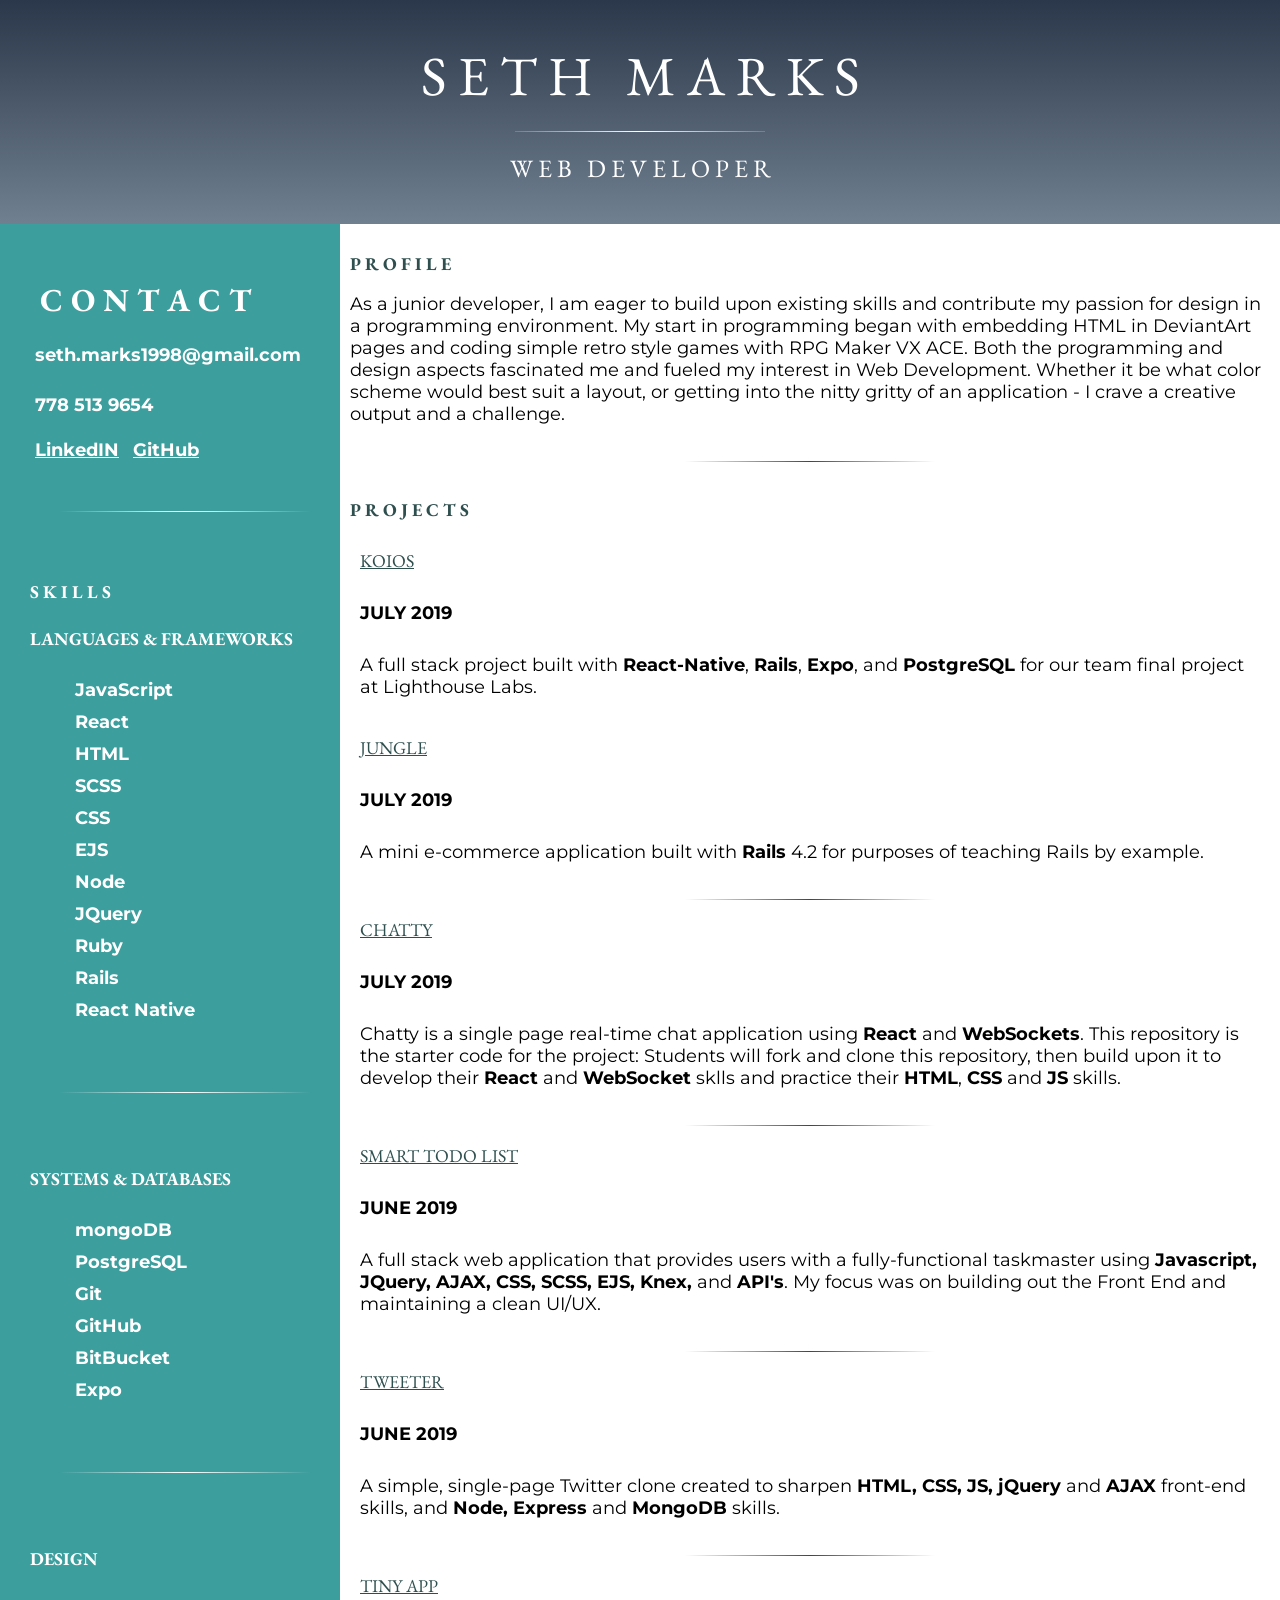
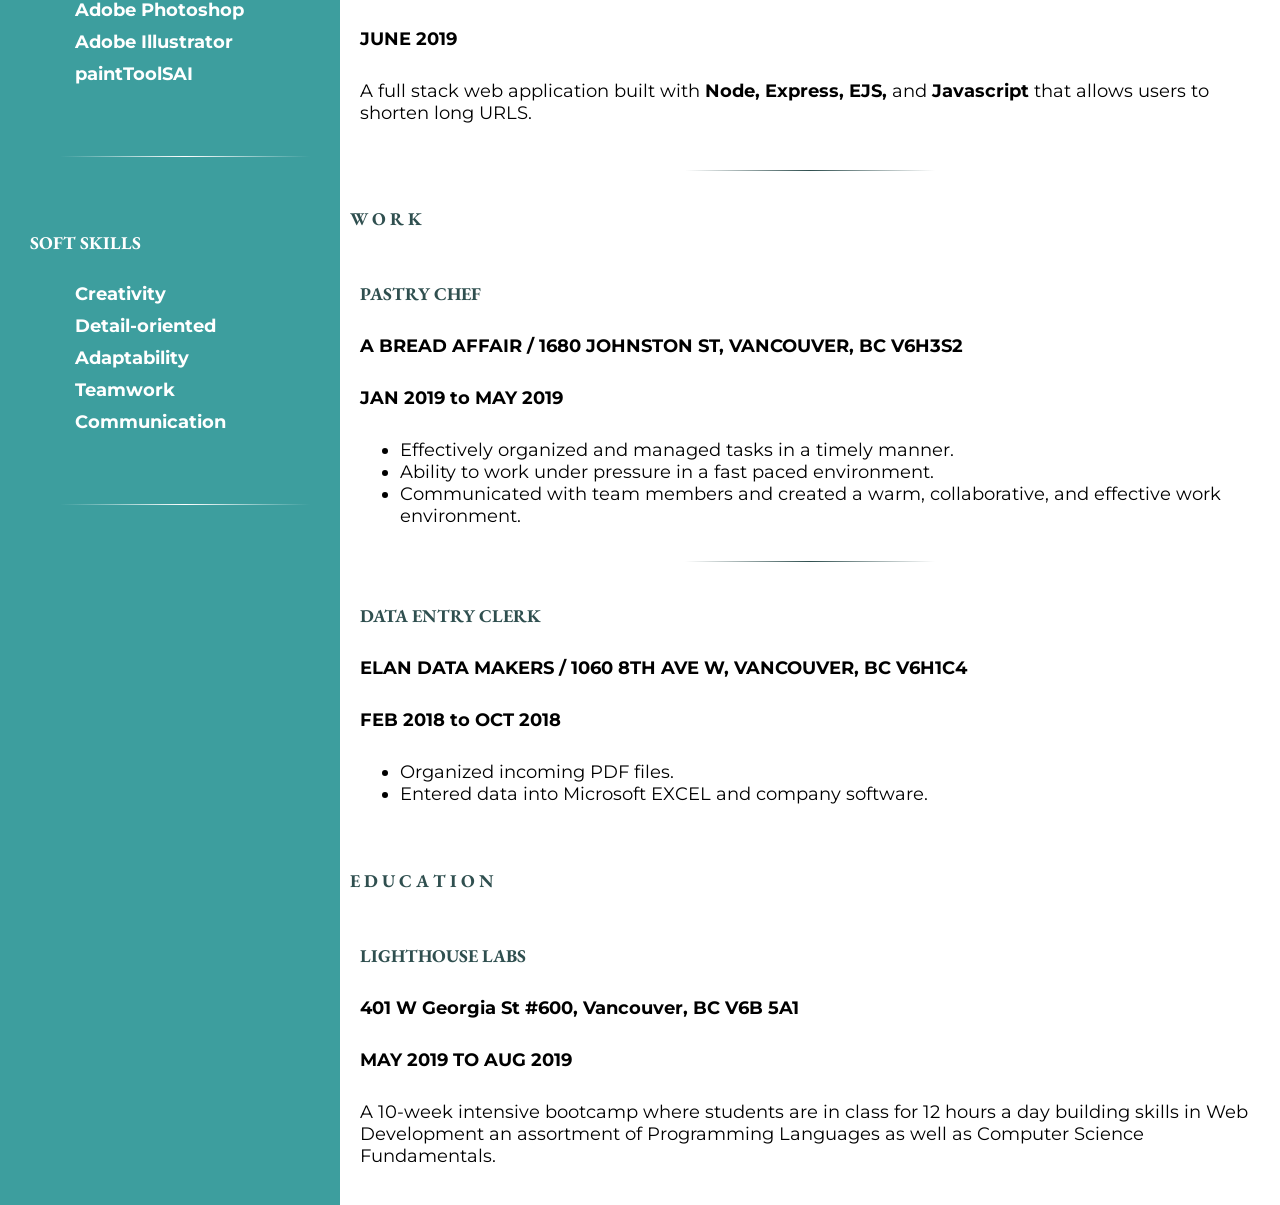
==== commit 1fbd8edb: "Update index.html" ====
--- a/index.html
+++ b/index.html
@@ -145,14 +145,11 @@
             <div class='summary'>
                 <h3>P R O F I L E</h3>
                 <p>
-                    My start in programming began with embedding HTML in DeviantArt pages and coding simple retro style
+                    As a junior developer, I am eager to build upon existing skills and contribute my passion for design in a programming
+                    environment. My start in programming began with embedding HTML in DeviantArt pages and coding simple retro style
                     games with RPG Maker VX ACE. Both the programming and design aspects fascinated me and fueled my
                     interest in Web Development. Whether it be what color scheme would best suit a layout, or getting
-                    into
-                    the nitty gritty of an application - I crave a creative output and a challenge. As a junior
-                    developer, I
-                    am eager to build upon existing skills and contribute my passion for design in a programming
-                    environment.
+                    into the nitty gritty of an application - I crave a creative output and a challenge.
                 </p>
             </div>
             <hr>
